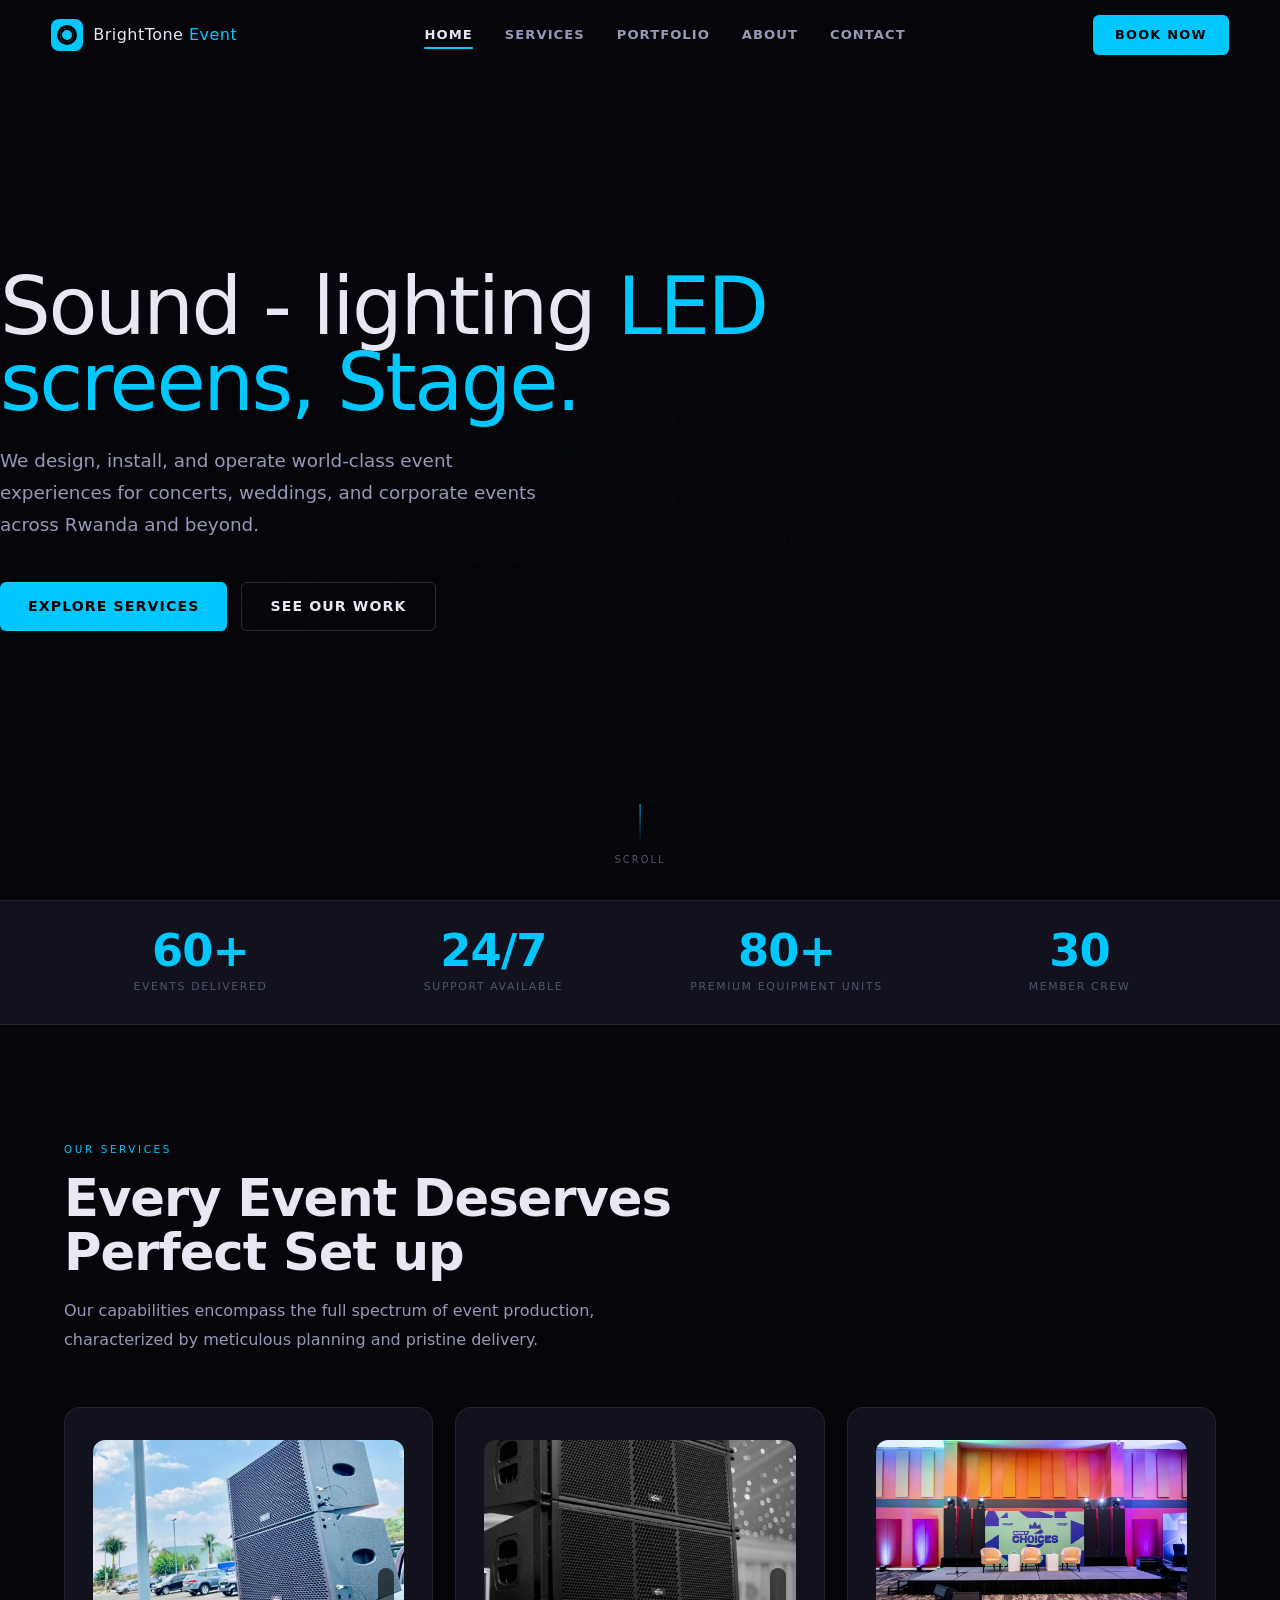
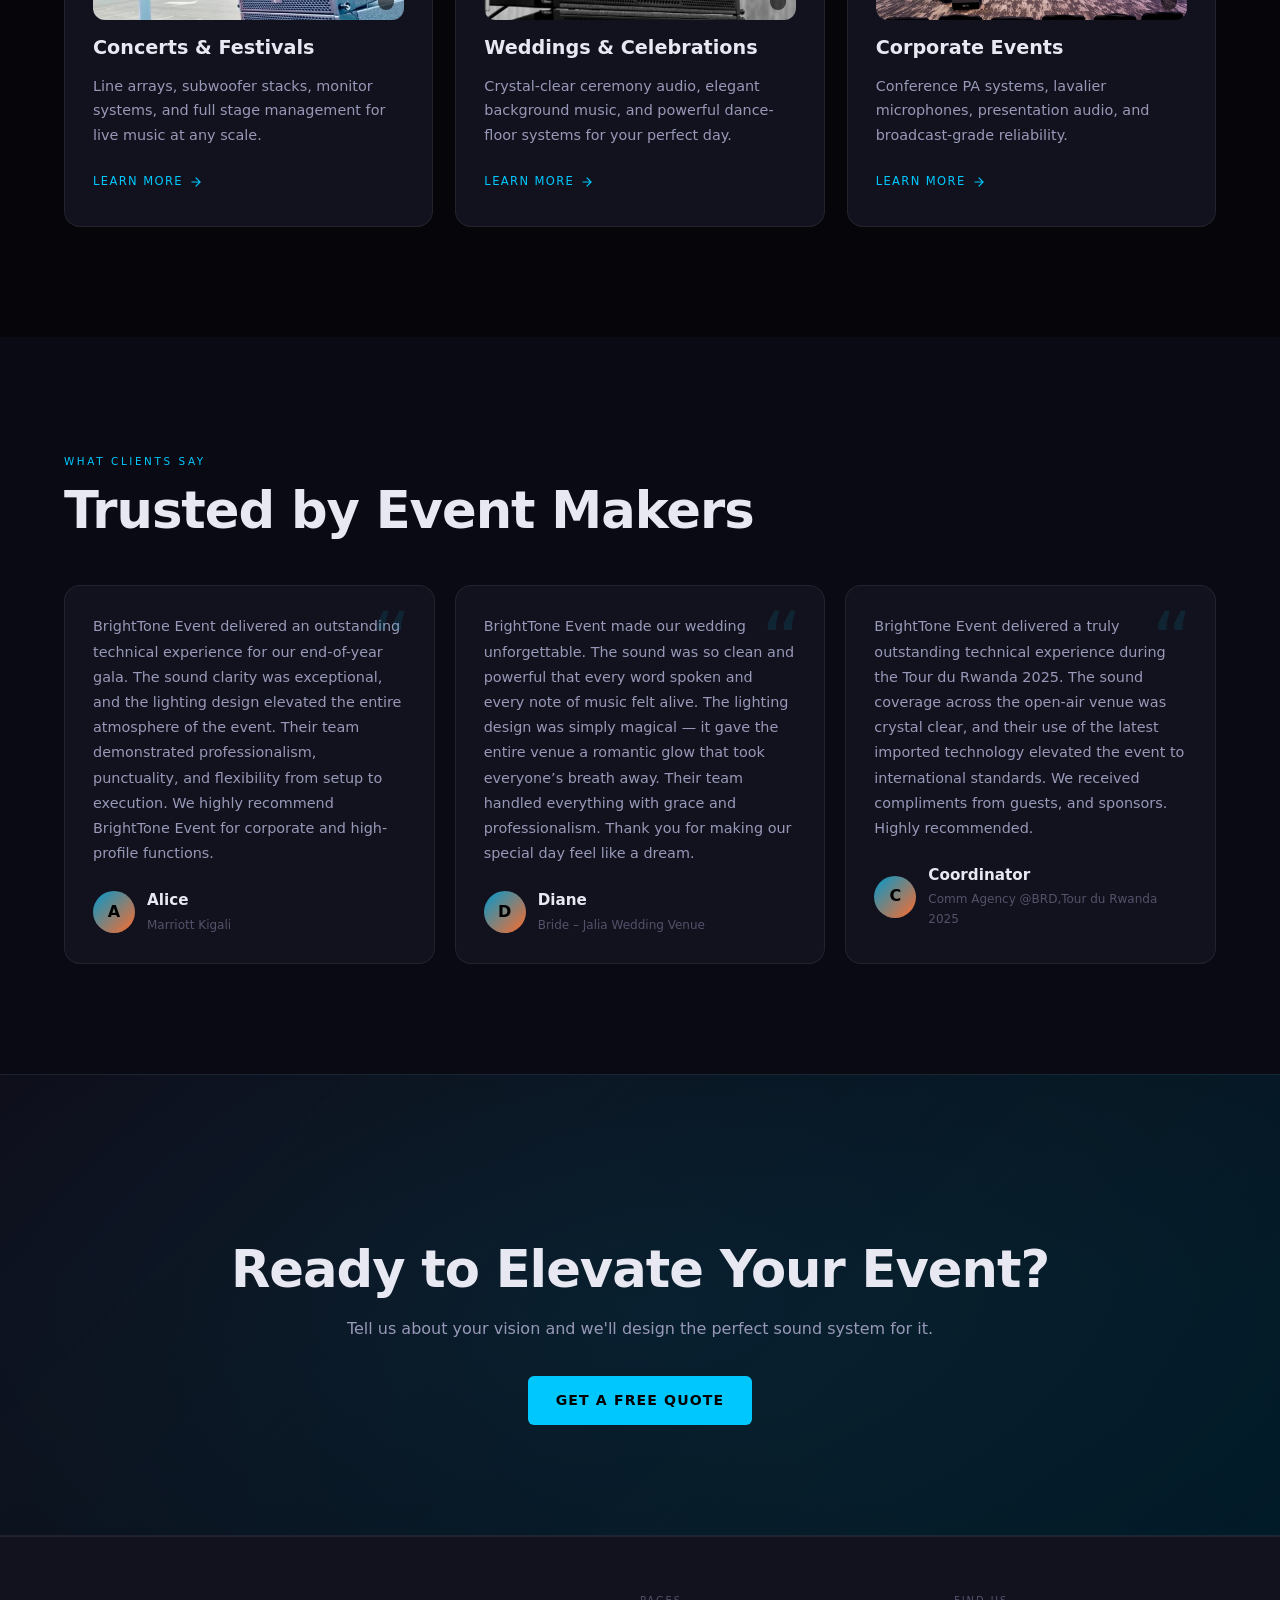
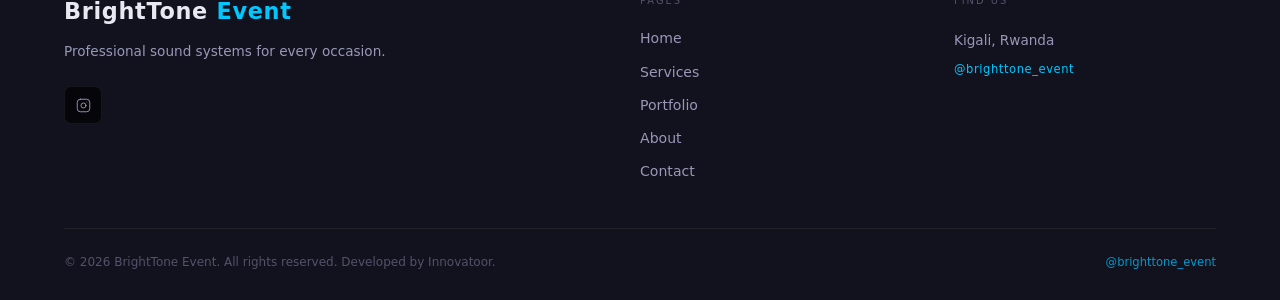
==== index.html @ 221d9d53 "Add files via upload" ====
<!DOCTYPE html>
<html lang="en">

<head>
    <meta charset="UTF-8">
    <meta name="viewport" content="width=device-width,initial-scale=1">
    <meta name="description" content="BrightTone Event — Professional sound systems for concerts, weddings, and corporate events across Rwanda.">
    <title>BrightTone Event — Sound That Moves Crowds</title>
    <link rel="stylesheet" href="css/style.css">
</head>

<body>
    <div class="noise"></div>
    <div id="loader">
        <div class="loader-ring"></div>
        <div class="loader-txt">Loading</div>
    </div>

    <!-- NAV -->
    <nav class="nav">
        <a href="index.html" class="nav-logo"></a>
        <div class="nav-links"></div>
        <a href="contact.html" class="nav-cta desktop" data-nav-cta></a>
        <button class="nav-burger" aria-label="Menu"><span></span><span></span><span></span></button>
    </nav>
    <div class="nav-drawer"></div>

    <!-- HERO -->
    <section class="hero">
        <canvas id="hero-canvas"></canvas>
        <div class="hero-grid"></div>
        <div class="hero-vignette"></div>
        <div class="hero-content">
            <div class="hero-badge ha d1"><span class="pulse"></span><span id="home-hero-badge"></span></div>
            <h1 class="hero-title ha d2" id="home-hero-title"></h1>
            <p class="hero-sub ha d3" id="home-hero-sub"></p>
            <div class="hero-btns ha d4">
                <a href="#" class="btn-primary" id="home-cta-primary"></a>
                <a href="#" class="btn-outline" id="home-cta-secondary"></a>
            </div>
        </div>
        <div class="scroll-hint">Scroll</div>
    </section>

    <!-- STATS -->
    <div class="stats-bar">
        <div class="stats-inner" id="stats-grid"></div>
    </div>

    <!-- SERVICES -->
    <section class="section">
        <div class="section-inner">
            <span class="lbl">OUR SERVICES</span>
            <h2 class="sec-title">Every Event Deserves<br>Perfect Set up</h2>
            <p class="sec-body">Our capabilities encompass the full spectrum of event production, characterized by meticulous planning and pristine delivery.</p>
            <div class="cards-grid" id="cards-grid"></div>
        </div>
    </section>

    <!-- TESTIMONIALS -->
    <section class="section dark-section">
        <div class="section-inner">
            <span class="lbl">What Clients Say</span>
            <h2 class="sec-title">Trusted by Event Makers</h2>
            <div class="testi-grid" id="testi-grid"></div>
        </div>
    </section>

    <!-- CTA BAND -->
    <section class="section cta-band">
        <div class="section-inner">
            <div class="abars" style="justify-content:center;margin-bottom:28px"></div>
            <h2 class="sec-title" id="cta-title"></h2>
            <p class="sec-body" id="cta-body"></p>
            <a href="#" class="btn-primary" id="cta-btn" style="display:inline-flex"></a>
        </div>
    </section>

    <!-- FOOTER -->
    <footer class="footer">
        <div class="footer-inner">
            <div>
                <div class="footer-brand-name"></div>
                <p class="footer-tagline"></p>
                <div class="footer-social"></div>
            </div>
            <div>
                <div class="fcol-title">Pages</div>
                <div class="flinks"></div>
            </div>
            <div>
                <div class="fcol-title">Find Us</div>
                <div style="font-size:.85rem;color:var(--text2);line-height:2">
                    Kigali, Rwanda<br>
                    <a href="https://www.instagram.com/brighttone_event/" target="_blank" class="footer-ig"></a>
                </div>
            </div>
        </div>
        <div class="footer-bottom">
            <span class="footer-copy"></span>
            <a href="https://www.instagram.com/brighttone_event/" target="_blank" rel="noopener" style="font-size:.72rem;color:var(--primary2)">@brighttone_event</a>
        </div>
    </footer>

    <script src="js/main.js"></script>
</body>

</html>
---- css/style.css ----
/* BrightTone Event — CSS */

:root {
    --bg: #05050a;
    --bg2: #0a0a14;
    --bg3: #0f0f1c;
    --surface: #12121e;
    --surface2: #181828;
    --border: rgba(255, 255, 255, 0.07);
    --borderglow: rgba(0, 200, 255, 0.3);
    --primary: #00c8ff;
    --primary2: #0099cc;
    --accent: #ff6b2b;
    --gold: #ffd166;
    --text: #e8e8f2;
    --text2: #9898b8;
    --text3: #52526a;
    --navh: 70px;
    --ease: cubic-bezier(.4, 0, .2, 1);
}

*,
*::before,
*::after {
    box-sizing: border-box;
    margin: 0;
    padding: 0
}

html {
    scroll-behavior: smooth;
    font-size: 16px
}

body {
    font-family: -apple-system, 'Segoe UI', system-ui, sans-serif;
    background: var(--bg);
    color: var(--text);
    line-height: 1.65;
    overflow-x: hidden;
    -webkit-font-smoothing: antialiased;
}

img {
    display: block;
    max-width: 100%;
    object-fit: cover
}

a {
    color: inherit;
    text-decoration: none
}

ul {
    list-style: none
}

button {
    cursor: pointer;
    border: none;
    background: none;
    font: inherit;
    color: inherit
}

input,
select,
textarea {
    font: inherit
}

::-webkit-scrollbar {
    width: 4px
}

::-webkit-scrollbar-track {
    background: var(--bg)
}

::-webkit-scrollbar-thumb {
    background: var(--primary2);
    border-radius: 4px
}

::selection {
    background: var(--primary);
    color: #000
}


/* ── LOADER ── */

#loader {
    position: fixed;
    inset: 0;
    z-index: 9999;
    background: var(--bg);
    display: flex;
    align-items: center;
    justify-content: center;
    flex-direction: column;
    gap: 20px;
    transition: opacity .5s, visibility .5s;
}

#loader.done {
    opacity: 0;
    visibility: hidden;
    pointer-events: none
}

.loader-ring {
    width: 44px;
    height: 44px;
    border: 2px solid var(--border);
    border-top-color: var(--primary);
    border-radius: 50%;
    animation: spin .8s linear infinite;
}

.loader-txt {
    font-size: .65rem;
    letter-spacing: .25em;
    color: var(--text3);
    text-transform: uppercase;
}

@keyframes spin {
    to {
        transform: rotate(360deg)
    }
}


/* ── NAV ── */

.nav {
    position: fixed;
    top: 0;
    left: 0;
    right: 0;
    z-index: 800;
    height: var(--navh);
    display: flex;
    align-items: center;
    justify-content: space-between;
    padding: 0 clamp(16px, 4vw, 72px);
    transition: background .3s var(--ease), border-color .3s;
}

.nav.scrolled {
    background: rgba(5, 5, 10, .9);
    backdrop-filter: blur(18px);
    border-bottom: 1px solid var(--border);
}

.nav-logo {
    display: flex;
    align-items: center;
    gap: 10px;
    font-size: 1rem;
    font-weight: 200;
    letter-spacing: .03em;
    flex-shrink: 0;
}

.nav-logo .dot {
    width: 32px;
    height: 32px;
    background: var(--primary);
    border-radius: 8px;
    display: flex;
    align-items: center;
    justify-content: center;
    position: relative;
    overflow: hidden;
    flex-shrink: 0;
}

.nav-logo .dot::before {
    content: '';
    width: 14px;
    height: 14px;
    border-radius: 50%;
    border: 2.5px solid #000;
    box-shadow: 0 0 0 3px #000;
}

.nav-logo .name {
    color: var(--text)
}

.nav-logo .accent {
    color: var(--primary)
}

.nav-links {
    display: flex;
    align-items: center;
    gap: 4px
}

.nav-links a {
    font-size: .82rem;
    font-weight: 600;
    letter-spacing: .08em;
    text-transform: uppercase;
    color: var(--text2);
    padding: 7px 14px;
    border-radius: 6px;
    transition: color .25s, background .25s;
    position: relative;
}

.nav-links a::after {
    content: '';
    position: absolute;
    bottom: 4px;
    left: 14px;
    right: 14px;
    height: 1.5px;
    background: var(--primary);
    border-radius: 2px;
    transform: scaleX(0);
    transform-origin: left;
    transition: transform .3s var(--ease);
}

.nav-links a:hover {
    color: var(--text)
}

.nav-links a.active {
    color: var(--text)
}

.nav-links a:hover::after,
.nav-links a.active::after {
    transform: scaleX(1)
}

.nav-cta {
    font-size: .8rem;
    font-weight: 700;
    letter-spacing: .1em;
    text-transform: uppercase;
    padding: 9px 22px;
    background: var(--primary);
    color: #000;
    border-radius: 6px;
    transition: all .25s;
    flex-shrink: 0;
}

.nav-cta:hover {
    background: #fff;
    box-shadow: 0 0 24px rgba(0, 200, 255, .5);
    transform: translateY(-1px)
}

.nav-burger {
    display: none;
    flex-direction: column;
    gap: 5px;
    padding: 8px;
    cursor: pointer
}

.nav-burger span {
    display: block;
    width: 22px;
    height: 2px;
    background: var(--text);
    border-radius: 2px;
    transition: .3s
}

.nav-burger.open span:nth-child(1) {
    transform: translateY(7px) rotate(45deg)
}

.nav-burger.open span:nth-child(2) {
    opacity: 0
}

.nav-burger.open span:nth-child(3) {
    transform: translateY(-7px) rotate(-45deg)
}

.nav-drawer {
    display: none;
    position: fixed;
    top: var(--navh);
    left: 0;
    right: 0;
    bottom: 0;
    z-index: 700;
    background: rgba(5, 5, 10, .97);
    flex-direction: column;
    align-items: center;
    justify-content: center;
    gap: 8px;
    padding: 32px 24px;
}

.nav-drawer.open {
    display: flex
}

.nav-drawer a {
    font-size: 1.8rem;
    font-weight: 700;
    letter-spacing: .03em;
    color: var(--text2);
    padding: 10px 24px;
    border-radius: 8px;
    transition: color .2s, background .2s;
    width: 100%;
    text-align: center;
}

.nav-drawer a:hover {
    color: var(--primary);
    background: rgba(0, 200, 255, .05)
}

.nav-drawer .nav-cta {
    width: 180px;
    text-align: center;
    margin-top: 16px;
    font-size: 1rem
}


/* ── HERO ── */

.hero {
    position: relative;
    min-height: 100svh;
    display: flex;
    align-items: center;
    padding: calc(var(--navh)+48px) clamp(16px, 5vw, 80px) 80px;
    overflow: hidden;
}

#hero-canvas {
    position: absolute;
    inset: 0;
    width: 100%;
    height: 100%;
    pointer-events: none
}

.hero-grid {
    position: absolute;
    inset: 0;
    pointer-events: none;
    background-image: linear-gradient(rgba(0, 200, 255, .03) 1px, transparent 1px), linear-gradient(90deg, rgba(0, 200, 255, .03) 1px, transparent 1px);
    background-size: 56px 56px;
    -webkit-mask-image: radial-gradient(ellipse 80% 80% at 50% 50%, #000 20%, transparent 80%);
    mask-image: radial-gradient(ellipse 80% 80% at 50% 50%, #000 20%, transparent 80%);
}

.hero-vignette {
    position: absolute;
    inset: 0;
    pointer-events: none;
    background: radial-gradient(ellipse 70% 70% at 50% 50%, transparent 25%, var(--bg) 100%);
}

.hero-content {
    position: relative;
    z-index: 2;
    max-width: 780px
}

@keyframes pulse {
    0%,
    100% {
        opacity: 1;
        transform: scale(1)
    }
    50% {
        opacity: .3;
        transform: scale(.8)
    }
}

.hero-title {
    font-size: clamp(1rem, 9vw, 5rem);
    font-weight: 400;
    line-height: .95;
    letter-spacing: -.03em;
    margin-bottom: 24px;
}

.hero-title .ac {
    color: var(--primary)
}

.hero-sub {
    font-size: clamp(.95rem, 1.8vw, 1.15rem);
    color: var(--text2);
    max-width: 560px;
    margin-bottom: 40px;
    line-height: 1.75;
}

.hero-btns {
    display: flex;
    flex-wrap: wrap;
    gap: 14px
}

.btn-primary {
    display: inline-flex;
    align-items: center;
    gap: 8px;
    font-size: .88rem;
    font-weight: 700;
    letter-spacing: .08em;
    text-transform: uppercase;
    padding: 13px 28px;
    background: var(--primary);
    color: #000;
    border-radius: 6px;
    transition: all .25s var(--ease);
    position: relative;
    overflow: hidden;
}

.btn-primary::before {
    content: '';
    position: absolute;
    inset: 0;
    background: rgba(255, 255, 255, .2);
    transform: translateX(-110%) skewX(-20deg);
    transition: transform .4s;
}

.btn-primary:hover::before {
    transform: translateX(130%) skewX(-20deg)
}

.btn-primary:hover {
    box-shadow: 0 0 28px rgba(0, 200, 255, .5);
    transform: translateY(-2px)
}

.btn-outline {
    display: inline-flex;
    align-items: center;
    gap: 8px;
    font-size: .88rem;
    font-weight: 700;
    letter-spacing: .08em;
    text-transform: uppercase;
    padding: 12px 28px;
    background: transparent;
    color: var(--text);
    border: 1px solid rgba(255, 255, 255, .15);
    border-radius: 6px;
    transition: all .25s;
}

.btn-outline:hover {
    border-color: var(--primary);
    color: var(--primary);
    background: rgba(0, 200, 255, .05)
}

.scroll-hint {
    position: absolute;
    bottom: 32px;
    left: 50%;
    transform: translateX(-50%);
    display: flex;
    flex-direction: column;
    align-items: center;
    gap: 8px;
    color: var(--text3);
    font-size: .62rem;
    letter-spacing: .2em;
    text-transform: uppercase;
    animation: floaty 3s ease-in-out infinite;
}

.scroll-hint::before {
    content: '';
    width: 1px;
    height: 40px;
    background: linear-gradient(var(--primary), transparent)
}

@keyframes floaty {
    0%,
    100% {
        transform: translateX(-50%) translateY(0)
    }
    50% {
        transform: translateX(-50%) translateY(-8px)
    }
}


/* Make hero title smaller and adjust spacing on mobile/smaller screens */

@media (max-width: 768px) {
    .hero-title {
        font-size: clamp(2rem, 8vw, 4rem);
        /* smaller font for phones/tablets */
        line-height: 1.1;
        /* prevent overlap */
        margin-bottom: 16px;
        /* reduce spacing */
    }
    .hero-title .ac {
        font-size: 1em;
        /* make accent smaller if needed */
    }
    .hero {
        padding-top: calc(var(--navh) + 24px);
        /* reduce top padding so title stays below navbar */
        padding-left: 16px;
        padding-right: 16px;
        padding-bottom: 40px;
    }
}


/* ── STATS ── */

.stats-bar {
    background: var(--surface);
    border-top: 1px solid var(--border);
    border-bottom: 1px solid var(--border);
    padding: 28px clamp(16px, 5vw, 80px);
}

.stats-inner {
    max-width: auto;
    margin: 0 auto;
    display: grid;
    grid-template-columns: repeat(4, 1fr);
    gap: 20px;
    text-align: center;
}

.stat-val {
    font-size: clamp(1.8rem, 4vw, 2.8rem);
    font-weight: 900;
    color: var(--primary);
    line-height: 1;
    margin-bottom: 4px;
    letter-spacing: -.02em;
}

.stat-lbl {
    font-size: .68rem;
    letter-spacing: .15em;
    text-transform: uppercase;
    color: var(--text3)
}


/* ── SECTIONS ── */

.section {
    padding: clamp(56px, 9vw, 110px) clamp(16px, 5vw, 80px);
    position: relative
}

.section-inner {
    max-width: 1180px;
    margin: 0 auto
}

.lbl {
    display: inline-block;
    font-size: .65rem;
    letter-spacing: .25em;
    text-transform: uppercase;
    color: var(--primary);
    margin-bottom: 14px;
}

.sec-title {
    font-size: clamp(1.8rem, 4.5vw, 3.2rem);
    font-weight: 900;
    line-height: 1.05;
    letter-spacing: -.02em;
    margin-bottom: 18px;
}

.sec-body {
    font-size: 1rem;
    color: var(--text2);
    max-width: 600px;
    line-height: 1.8
}


/* ── CARDS ── */

.cards-grid {
    display: grid;
    grid-template-columns: repeat(auto-fit, minmax(280px, 1fr));
    gap: 22px;
    margin-top: 52px
}

.card {
    background: var(--surface);
    border: 1px solid var(--border);
    border-radius: 16px;
    padding: 32px 28px;
    position: relative;
    overflow: hidden;
    transition: transform .3s var(--ease), border-color .3s, box-shadow .3s;
}

.card::before {
    content: '';
    position: absolute;
    top: 0;
    left: 0;
    right: 0;
    height: 1px;
    background: linear-gradient(90deg, transparent, var(--primary), transparent);
    opacity: 0;
    transition: opacity .3s;
}

.card:hover {
    transform: translateY(-6px);
    border-color: var(--borderglow);
    box-shadow: 0 0 36px rgba(0, 200, 255, .12)
}

.card:hover::before {
    opacity: 1
}

.card-icon {
    width: 52px;
    height: 52px;
    background: rgba(0, 200, 255, .1);
    border-radius: 12px;
    display: flex;
    align-items: center;
    justify-content: center;
    margin-bottom: 22px;
    transition: background .3s;
}

.card:hover .card-icon {
    background: rgba(0, 200, 255, .18)
}

.card-icon svg {
    width: 26px;
    height: 26px;
    stroke: var(--primary)
}

.card-title {
    font-size: 1.2rem;
    font-weight: 700;
    margin-bottom: 10px
}

.card-body {
    font-size: .9rem;
    color: var(--text2);
    line-height: 1.7;
    margin-bottom: 20px
}

.card-link {
    display: inline-flex;
    align-items: center;
    gap: 6px;
    font-size: .72rem;
    letter-spacing: .12em;
    text-transform: uppercase;
    color: var(--primary);
    transition: gap .25s;
}

.card-link:hover {
    gap: 12px
}

.card-link svg {
    width: 14px;
    height: 14px;
    stroke: var(--primary)
}


/* ── TESTIMONIALS ── */

.dark-section {
    background: var(--bg2)
}

.testi-grid {
    display: grid;
    grid-template-columns: repeat(auto-fit, minmax(270px, 1fr));
    gap: 20px;
    margin-top: 48px
}

.testi-card {
    background: var(--surface);
    border: 1px solid var(--border);
    border-radius: 16px;
    padding: 28px;
    position: relative;
    overflow: hidden;
    transition: border-color .3s, transform .3s;
}

.testi-card:hover {
    border-color: var(--borderglow);
    transform: translateY(-4px)
}

.testi-card::after {
    content: '\201C';
    position: absolute;
    top: 16px;
    right: 22px;
    font-size: 5rem;
    line-height: 1;
    color: var(--primary);
    opacity: .1;
    pointer-events: none;
}

.testi-quote {
    font-size: .9rem;
    color: var(--text2);
    line-height: 1.75;
    margin-bottom: 22px
}

.testi-author {
    display: flex;
    align-items: center;
    gap: 12px
}

.testi-av {
    width: 42px;
    height: 42px;
    border-radius: 50%;
    flex-shrink: 0;
    background: linear-gradient(135deg, var(--primary2), var(--accent));
    display: flex;
    align-items: center;
    justify-content: center;
    font-size: 1rem;
    font-weight: 800;
    color: #000;
}

.testi-name {
    font-size: .95rem;
    font-weight: 700;
    margin-bottom: 2px
}

.testi-role {
    font-size: .75rem;
    color: var(--text3)
}


/* ── CTA BAND ── */

.cta-band {
    background: linear-gradient(135deg, var(--bg3), rgba(0, 50, 70, .5));
    border-top: 1px solid var(--border);
    border-bottom: 1px solid var(--border);
    text-align: center;
    position: relative;
    overflow: hidden;
}

.cta-band::before {
    content: '';
    position: absolute;
    inset: 0;
    background: radial-gradient(ellipse 60% 80% at 50% 50%, rgba(0, 200, 255, .06), transparent);
    pointer-events: none;
}

.cta-band .section-inner {
    position: relative;
    z-index: 1
}

.cta-band .sec-body {
    margin: 0 auto 32px;
    text-align: center
}


/* ── AUDIO BARS ── */

.abars {
    display: flex;
    align-items: flex-end;
    gap: 1px;
    height: 30px
}

.abar {
    width: 3px;
    background: var(--primary);
    border-radius: 2px;
    opacity: .7;
    animation: abar .8s ease-in-out infinite alternate
}

@keyframes abar {
    from {
        height: 4px
    }
    to {
        height: var(--h, 20px)
    }
}


/* ── PAGE HERO ── */

.page-hero {
    padding: calc(var(--navh)+60px) clamp(16px, 5vw, 80px) 72px;
    text-align: center;
    position: relative;
    overflow: hidden;
}

.page-hero::before {
    content: '';
    position: absolute;
    inset: 0;
    background: radial-gradient(ellipse 70% 80% at 50% 50%, rgba(0, 200, 255, .05), transparent);
    pointer-events: none;
}

#page-canvas {
    position: absolute;
    inset: 0;
    width: 100%;
    height: 100%;
    pointer-events: none
}

.page-hero-inner {
    position: relative;
    z-index: 2
}

.page-hero .sec-body {
    margin: 0 auto;
    text-align: center
}


/* ── SERVICES PAGE ── */

.svc-items {
    display: flex;
    flex-direction: column;
    gap: 80px;
    margin-bottom: 72px
}

.svc-item {
    display: grid;
    grid-template-columns: 1fr 1fr;
    gap: 56px;
    align-items: center
}

.svc-item.flip {
    direction: rtl
}

.svc-item.flip>* {
    direction: ltr
}

.svc-visual {
    border-radius: 16px;
    overflow: hidden;
    aspect-ratio: 4/3;
    background: var(--surface);
    border: 1px solid var(--border);
    display: flex;
    align-items: center;
    justify-content: center;
    flex-direction: column;
    gap: 12px;
    position: relative;
}

.svc-visual-inner {
    display: flex;
    flex-direction: column;
    align-items: center;
    gap: 12px
}

.svc-visual svg.big {
    width: 72px;
    height: 72px;
    stroke: var(--primary);
    opacity: .15
}

.svc-features {
    margin-top: 22px;
    display: grid;
    grid-template-columns: 1fr 1fr;
    gap: 8px
}

.svc-feat {
    display: flex;
    align-items: center;
    gap: 8px;
    font-size: .85rem;
    color: var(--text2)
}

.svc-feat::before {
    content: '';
    width: 5px;
    height: 5px;
    border-radius: 50%;
    background: var(--primary);
    flex-shrink: 0
}

.eq-box {
    background: var(--surface);
    border: 1px solid var(--border);
    border-radius: 20px;
    padding: 48px;
}

.brands {
    display: flex;
    flex-wrap: wrap;
    gap: 12px;
    margin-top: 28px
}

.brand-tag {
    font-size: .75rem;
    letter-spacing: .1em;
    padding: 7px 18px;
    border: 1px solid var(--border);
    border-radius: 100px;
    color: var(--text2);
    transition: border-color .25s, color .25s;
}

.brand-tag:hover {
    border-color: var(--primary);
    color: var(--primary)
}


/* ── PORTFOLIO ── */

.filter-row {
    display: flex;
    gap: 10px;
    flex-wrap: wrap;
    margin-bottom: 40px
}

.fbtn {
    font-size: .72rem;
    letter-spacing: .12em;
    text-transform: uppercase;
    padding: 7px 20px;
    border-radius: 100px;
    border: 1px solid var(--border);
    color: var(--text2);
    transition: all .25s;
}

.fbtn:hover,
.fbtn.active {
    background: var(--primary);
    border-color: var(--primary);
    color: #000
}

.port-grid {
    display: grid;
    grid-template-columns: repeat(3, 1fr);
    gap: 20px
}

.port-card {
    border-radius: 14px;
    overflow: hidden;
    background: var(--surface);
    border: 1px solid var(--border);
    position: relative;
    aspect-ratio: 4/3;
    cursor: pointer;
    transition: transform .3s, box-shadow .3s;
}

.port-card:hover {
    transform: scale(1.025);
    box-shadow: 0 12px 40px rgba(0, 0, 0, .6)
}

.port-card-bg {
    position: absolute;
    inset: 0;
    display: flex;
    align-items: center;
    justify-content: center;
    overflow: hidden;
}

.port-card-bg svg {
    width: 72px;
    height: 72px;
    stroke: var(--primary);
    opacity: .08
}

.port-overlay {
    position: absolute;
    inset: 0;
    background: linear-gradient(to top, rgba(5, 5, 10, .95) 0%, transparent 60%);
    padding: 18px;
    display: flex;
    flex-direction: column;
    justify-content: flex-end;
}

.port-tag {
    font-size: .62rem;
    letter-spacing: .15em;
    text-transform: uppercase;
    color: var(--primary);
    margin-bottom: 4px
}

.port-title {
    font-size: 1rem;
    font-weight: 700;
    margin-bottom: 8px
}

.port-desc {
    font-size: .8rem;
    color: var(--text2);
    opacity: 0;
    transform: translateY(6px);
    transition: .3s
}

.port-card:hover .port-desc {
    opacity: 1;
    transform: none
}


/* ── ABOUT ── */

.about-story {
    display: grid;
    grid-template-columns: 1fr 1fr;
    gap: 72px;
    align-items: center;
    margin-bottom: 90px
}

.about-text p {
    color: var(--text2);
    margin-bottom: 18px;
    line-height: 1.8;
    font-size: .95rem
}

.about-visual {
    border-radius: 20px;
    overflow: hidden;
    background: var(--surface);
    border: 1px solid var(--border);
    aspect-ratio: 4/4;
    display: flex;
    align-items: center;
    justify-content: center;
    flex-direction: column;
    gap: 16px;
}

.about-visual span {
    font-size: .6rem;
    letter-spacing: .2em;
    text-transform: uppercase;
    color: var(--text3)
}

.vals-grid {
    display: grid;
    grid-template-columns: repeat(2, 1fr);
    gap: 20px;
    margin-top: 44px
}

.val-card {
    background: var(--surface);
    border: 1px solid var(--border);
    border-radius: 14px;
    padding: 28px;
    transition: border-color .3s;
}

.val-card:hover {
    border-color: var(--borderglow)
}

.val-icon {
    width: 44px;
    height: 44px;
    background: rgba(0, 200, 255, .1);
    border-radius: 10px;
    display: flex;
    align-items: center;
    justify-content: center;
    margin-bottom: 14px;
}

.val-icon svg {
    width: 22px;
    height: 22px;
    stroke: var(--primary)
}

.val-title {
    font-size: 1.05rem;
    font-weight: 700;
    margin-bottom: 6px
}

.val-body {
    font-size: .85rem;
    color: var(--text2);
    line-height: 1.7
}

.team-grid {
    display: grid;
    grid-template-columns: repeat(3, 1fr);
    gap: 28px;
    margin-top: 48px
}

.team-card {
    background: var(--surface);
    border: 1px solid var(--border);
    border-radius: 16px;
    padding: 32px 22px;
    text-align: center;
    transition: border-color .3s, transform .3s;
}

.team-card:hover {
    border-color: var(--borderglow);
    transform: translateY(-4px)
}

.team-av {
    width: 84px;
    height: 84px;
    border-radius: 50%;
    margin: 0 auto 18px;
    background: linear-gradient(135deg, var(--primary2), var(--accent));
    display: flex;
    align-items: center;
    justify-content: center;
    font-size: 1.8rem;
    font-weight: 800;
    color: #000;
    border: 3px solid var(--border);
}

.team-name {
    font-size: 1.1rem;
    font-weight: 700;
    margin-bottom: 3px
}

.team-role {
    font-size: .68rem;
    letter-spacing: .1em;
    text-transform: uppercase;
    color: var(--primary);
    margin-bottom: 12px
}

.team-bio {
    font-size: .83rem;
    color: var(--text2);
    line-height: 1.7
}


/* ── CONTACT ── */

.contact-wrap {
    display: grid;
    grid-template-columns: 5fr 7fr;
    gap: 72px;
    align-items: start
}

.contact-info {
    display: flex;
    flex-direction: column;
    gap: 14px;
    margin-top: 36px
}

.cinfo-item {
    display: flex;
    gap: 14px;
    background: var(--surface);
    border: 1px solid var(--border);
    border-radius: 12px;
    padding: 18px 20px;
    align-items: flex-start;
    transition: border-color .3s;
}

.cinfo-item:hover {
    border-color: var(--borderglow)
}

.cinfo-icon {
    width: 40px;
    height: 40px;
    background: rgba(0, 200, 255, .1);
    border-radius: 8px;
    flex-shrink: 0;
    display: flex;
    align-items: center;
    justify-content: center;
}

.cinfo-icon svg {
    width: 18px;
    height: 18px;
    stroke: var(--primary)
}

.cinfo-lbl {
    font-size: .6rem;
    letter-spacing: .15em;
    text-transform: uppercase;
    color: var(--text3);
    margin-bottom: 3px
}

.cinfo-val {
    font-size: .9rem;
    color: var(--text)
}

.cinfo-val a {
    transition: color .2s
}

.cinfo-val a:hover {
    color: var(--primary)
}

.contact-form {
    background: var(--surface);
    border: 1px solid var(--border);
    border-radius: 20px;
    padding: 44px;
}

.frow {
    display: grid;
    grid-template-columns: 1fr 1fr;
    gap: 18px;
    margin-bottom: 18px
}

.fgroup {
    margin-bottom: 18px
}

.flbl {
    display: block;
    font-size: .62rem;
    letter-spacing: .15em;
    text-transform: uppercase;
    color: var(--text3);
    margin-bottom: 7px
}

.finput,
.fselect,
.ftextarea {
    width: 100%;
    background: var(--bg);
    border: 1px solid var(--border);
    border-radius: 7px;
    padding: 11px 14px;
    color: var(--text);
    font-size: .9rem;
    outline: none;
    transition: border-color .25s, box-shadow .25s;
    -webkit-appearance: none;
    appearance: none;
}

.fselect {
    background-image: url("data:image/svg+xml,%3Csvg xmlns='http://www.w3.org/2000/svg' width='12' height='12' viewBox='0 0 24 24' fill='none' stroke='%2352526a' stroke-width='2'%3E%3Cpolyline points='6 9 12 15 18 9'/%3E%3C/svg%3E");
    background-repeat: no-repeat;
    background-position: right 12px center;
    padding-right: 36px;
    cursor: pointer;
}

.fselect option {
    background: var(--bg2)
}

.ftextarea {
    min-height: 130px;
    resize: vertical;
    line-height: 1.6
}

.finput:focus,
.fselect:focus,
.ftextarea:focus {
    border-color: var(--primary);
    box-shadow: 0 0 0 3px rgba(0, 200, 255, .1)
}

.finput::placeholder,
.ftextarea::placeholder {
    color: var(--text3)
}

.fsubmit {
    width: 100%;
    padding: 14px;
    font-size: .9rem;
    font-weight: 700;
    letter-spacing: .1em;
    text-transform: uppercase;
    background: var(--primary);
    color: #000;
    border-radius: 7px;
    transition: all .25s;
}

.fsubmit:hover {
    background: #fff;
    box-shadow: 0 0 24px rgba(0, 200, 255, .4)
}

.fsubmit:disabled {
    opacity: .5;
    cursor: not-allowed
}

.fsuccess {
    display: none;
    text-align: center;
    padding: 40px 20px
}

.fsuccess.show {
    display: block
}

.fsuccess-icon {
    font-size: 3rem;
    margin-bottom: 14px
}

.fsuccess-title {
    font-size: 1.3rem;
    font-weight: 700;
    margin-bottom: 8px
}

.fsuccess-body {
    font-size: .9rem;
    color: var(--text2)
}


/* ── FOOTER ── */

.footer {
    background: var(--surface);
    border-top: 1px solid var(--border);
    padding: 56px clamp(16px, 5vw, 80px) 28px;
}

.footer-inner {
    max-width: 1180px;
    margin: 0 auto;
    display: grid;
    grid-template-columns: 2fr 1fr 1fr;
    gap: 52px;
    margin-bottom: 44px;
}

.footer-brand-name {
    font-size: 1.4rem;
    font-weight: 800;
    letter-spacing: .03em;
    margin-bottom: 10px
}

.footer-brand-name .ac {
    color: var(--primary)
}

.footer-tagline {
    font-size: .85rem;
    color: var(--text2);
    margin-bottom: 24px;
    line-height: 1.65
}

.footer-social {
    display: flex;
    gap: 10px
}

.fsoc-link {
    width: 38px;
    height: 38px;
    background: var(--bg);
    border: 1px solid var(--border);
    border-radius: 7px;
    display: flex;
    align-items: center;
    justify-content: center;
    transition: all .25s;
}

.fsoc-link:hover {
    border-color: var(--primary);
    background: rgba(0, 200, 255, .07)
}

.fsoc-link svg {
    width: 15px;
    height: 15px;
    stroke: var(--text2);
    transition: stroke .25s
}

.fsoc-link:hover svg {
    stroke: var(--primary)
}

.fcol-title {
    font-size: .62rem;
    letter-spacing: .2em;
    text-transform: uppercase;
    color: var(--text3);
    margin-bottom: 18px
}

.flinks {
    display: flex;
    flex-direction: column;
    gap: 10px
}

.flinks a {
    font-size: .88rem;
    color: var(--text2);
    transition: color .2s
}

.flinks a:hover {
    color: var(--primary)
}

.footer-bottom {
    max-width: 1180px;
    margin: 0 auto;
    border-top: 1px solid var(--border);
    padding-top: 24px;
    display: flex;
    justify-content: space-between;
    align-items: center;
    flex-wrap: wrap;
    gap: 14px;
}

.footer-copy {
    font-size: .75rem;
    color: var(--text3)
}

.footer-ig {
    font-size: .72rem;
    color: var(--primary);
    letter-spacing: .05em;
    transition: opacity .2s
}

.footer-ig:hover {
    opacity: .7
}


/* ── REVEAL ── */

.reveal {
    opacity: 0;
    transform: translateY(28px);
    transition: opacity .65s var(--ease), transform .65s var(--ease)
}

.reveal.in {
    opacity: 1;
    transform: none
}

.reveal.d1 {
    transition-delay: .1s
}

.reveal.d2 {
    transition-delay: .2s
}

.reveal.d3 {
    transition-delay: .3s
}

.reveal.d4 {
    transition-delay: .4s
}


/* ── HERO ANIM ── */

.ha {
    opacity: 0;
    transform: translateY(24px);
    animation: fadeUp .7s var(--ease) forwards
}

@keyframes fadeUp {
    to {
        opacity: 1;
        transform: none
    }
}

.ha.d1 {
    animation-delay: .15s
}

.ha.d2 {
    animation-delay: .3s
}

.ha.d3 {
    animation-delay: .5s
}

.ha.d4 {
    animation-delay: .65s
}


/* ── NOISE ── */

.noise {
    position: fixed;
    inset: 0;
    pointer-events: none;
    z-index: 9000;
    background-image: url("data:image/svg+xml,%3Csvg viewBox='0 0 200 200' xmlns='http://www.w3.org/2000/svg'%3E%3Cfilter id='n'%3E%3CfeTurbulence type='fractalNoise' baseFrequency='.85' numOctaves='4' stitchTiles='stitch'/%3E%3C/filter%3E%3Crect width='100%25' height='100%25' filter='url(%23n)' opacity='.03'/%3E%3C/svg%3E");
    opacity: .35;
}


/* ── RESPONSIVE ── */

@media(max-width:1024px) {
    .port-grid {
        grid-template-columns: repeat(2, 1fr)
    }
    .svc-item {
        grid-template-columns: 1fr;
        gap: 36px
    }
    .svc-item.flip {
        direction: ltr
    }
    .contact-wrap {
        grid-template-columns: 1fr;
        gap: 44px
    }
    .footer-inner {
        grid-template-columns: 1fr 1fr;
        gap: 36px
    }
    .about-story {
        grid-template-columns: 1fr;
        gap: 40px
    }
    .team-grid {
        grid-template-columns: repeat(2, 1fr)
    }
}

@media(max-width:768px) {
    .nav-links,
    .nav-cta.desktop {
        display: none
    }
    .nav-burger {
        display: flex
    }
    .stats-inner {
        grid-template-columns: repeat(2, 1fr)
    }
    .cards-grid {
        grid-template-columns: 1fr
    }
    .port-grid {
        grid-template-columns: 1fr
    }
    .vals-grid {
        grid-template-columns: 1fr
    }
    .team-grid {
        grid-template-columns: 1fr
    }
    .frow {
        grid-template-columns: 1fr
    }
    .footer-inner {
        grid-template-columns: 1fr
    }
    .footer-bottom {
        flex-direction: column;
        text-align: center
    }
    .svc-features {
        grid-template-columns: 1fr
    }
    .eq-box {
        padding: 28px 20px
    }
}

@media(max-width:480px) {
    .hero-btns {
        flex-direction: column
    }
    .btn-primary,
    .btn-outline {
        justify-content: center;
        text-align: center
    }
    .contact-form {
        padding: 24px 18px
    }
}

.card-image {
    position: relative;
    width: 100%;
    height: 180px;
    overflow: hidden;
    border-radius: 12px;
    margin-bottom: 12px;
}

.card-image img {
    width: 100%;
    height: 100%;
    object-fit: cover;
}

.card-icon-overlay {
    position: absolute;
    bottom: 10px;
    right: 10px;
    background: rgba(0, 0, 0, 0.6);
    padding: 8px;
    border-radius: 8px;
    color: white;
}

.svc-image {
    width: 100%;
    height: 100%;
    object-fit: cover;
    border-radius: 12px;
}

.svc-icon-overlay {
    position: absolute;
    top: 10px;
    left: 10px;
}

.port-card-bg img {
    width: 100%;
    height: 100%;
    object-fit: cover;
}


/* ── PORTFOLIO PLAY BUTTON ───────────────────────────────── */

.port-card {
    display: block;
    text-decoration: none;
    color: inherit;
    cursor: pointer;
}

.port-card-bg img {
    width: 100%;
    height: 100%;
    object-fit: cover;
    transition: transform .5s ease;
}

.port-card:hover .port-card-bg img {
    transform: scale(1.06);
}


/* Play button — hidden by default, shown on hover */

.port-play-btn {
    position: absolute;
    inset: 0;
    display: flex;
    flex-direction: column;
    align-items: center;
    justify-content: center;
    gap: 10px;
    opacity: 0;
    transition: opacity .3s ease;
    background: rgba(0, 0, 0, .35);
    backdrop-filter: blur(2px);
}

.port-card:hover .port-play-btn {
    opacity: 1;
}

.port-play-ring {
    width: 64px;
    height: 64px;
    border-radius: 50%;
    background: rgba(0, 200, 255, .2);
    border: 2px solid rgba(0, 200, 255, .7);
    display: flex;
    align-items: center;
    justify-content: center;
    transition: transform .25s, background .25s;
    box-shadow: 0 0 24px rgba(0, 200, 255, .4);
}

.port-card:hover .port-play-ring {
    transform: scale(1.1);
    background: rgba(0, 200, 255, .35);
}

.port-play-label {
    font-size: .7rem;
    letter-spacing: .15em;
    text-transform: uppercase;
    color: #fff;
    font-weight: 600;
    display: flex;
    align-items: center;
    gap: 6px;
}

.port-play-label::before {
    content: '';
    width: 16px;
    height: 16px;
    background-image: url("data:image/svg+xml,%3Csvg xmlns='http://www.w3.org/2000/svg' viewBox='0 0 24 24' fill='none' stroke='%2300c8ff' stroke-width='1.5'%3E%3Crect x='2' y='2' width='20' height='20' rx='5'/%3E%3Ccircle cx='12' cy='12' r='4'/%3E%3C/svg%3E");
    background-size: contain;
    background-repeat: no-repeat;
}
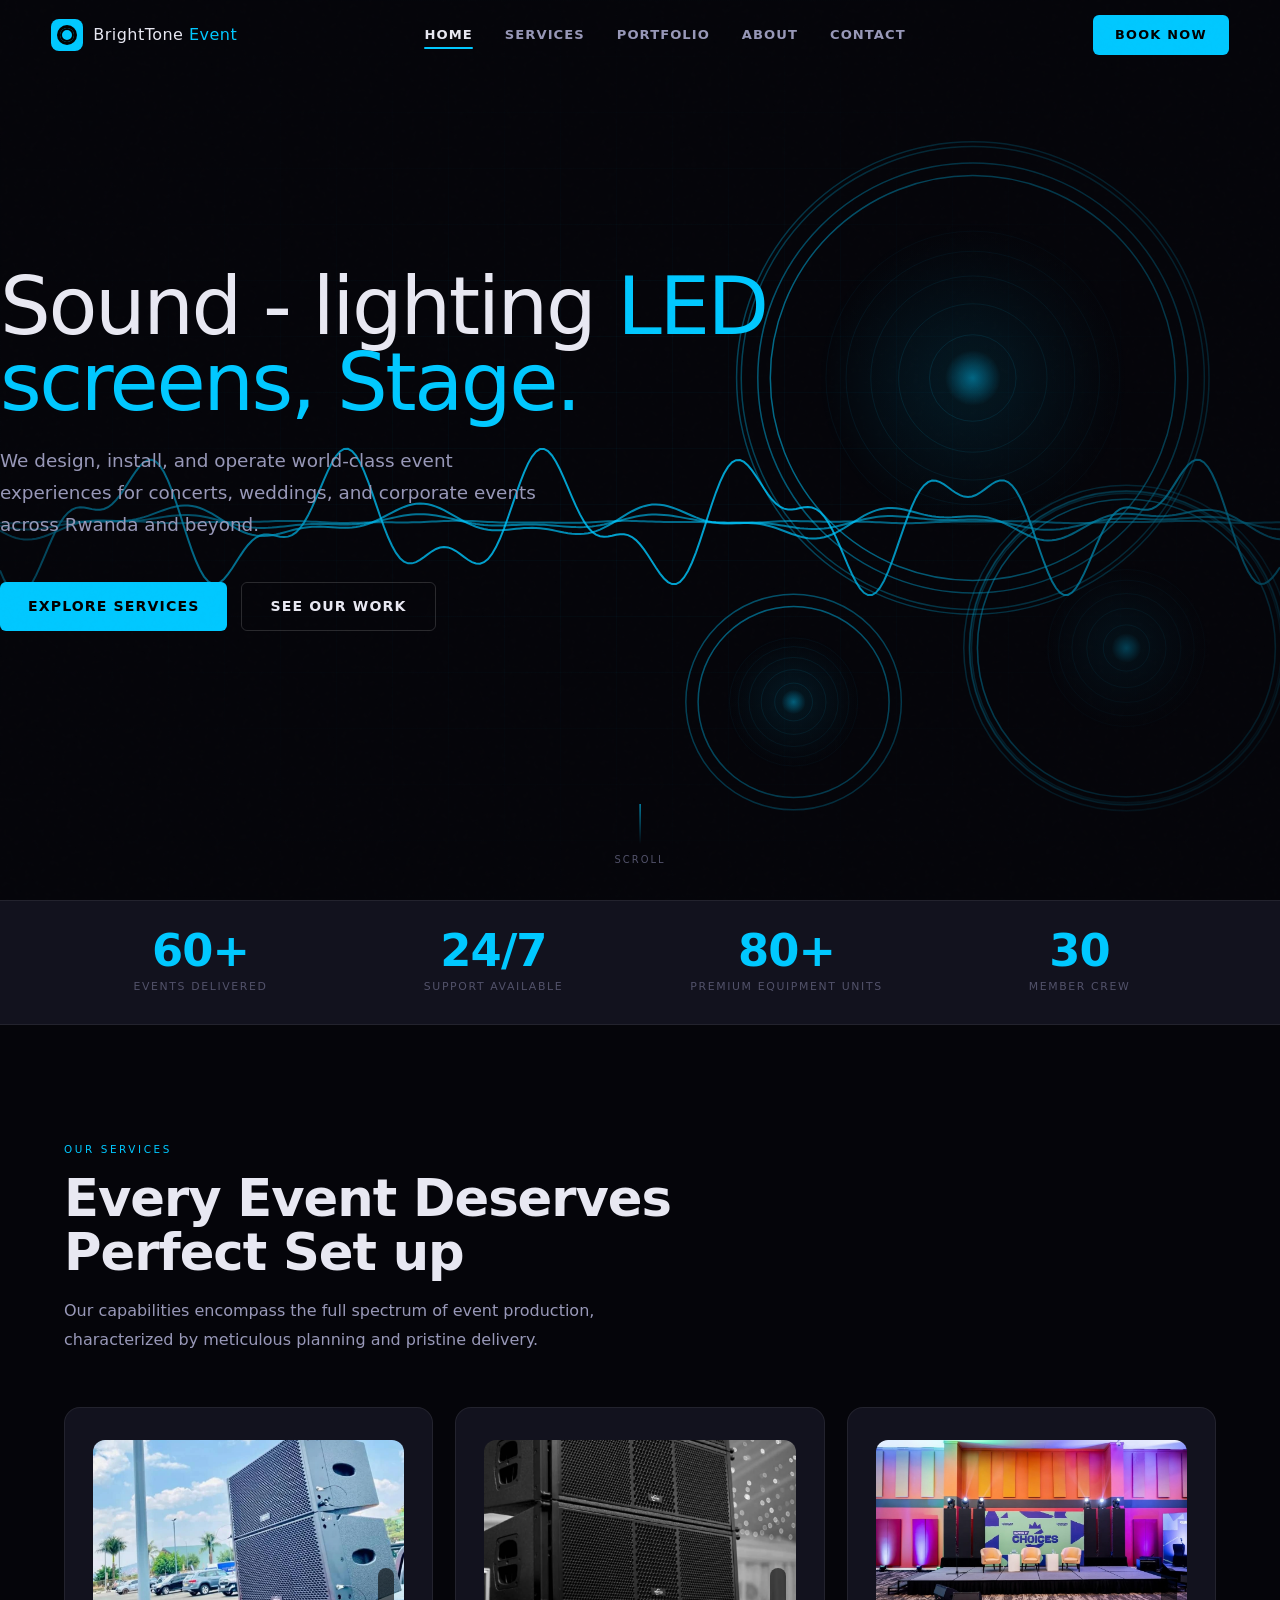
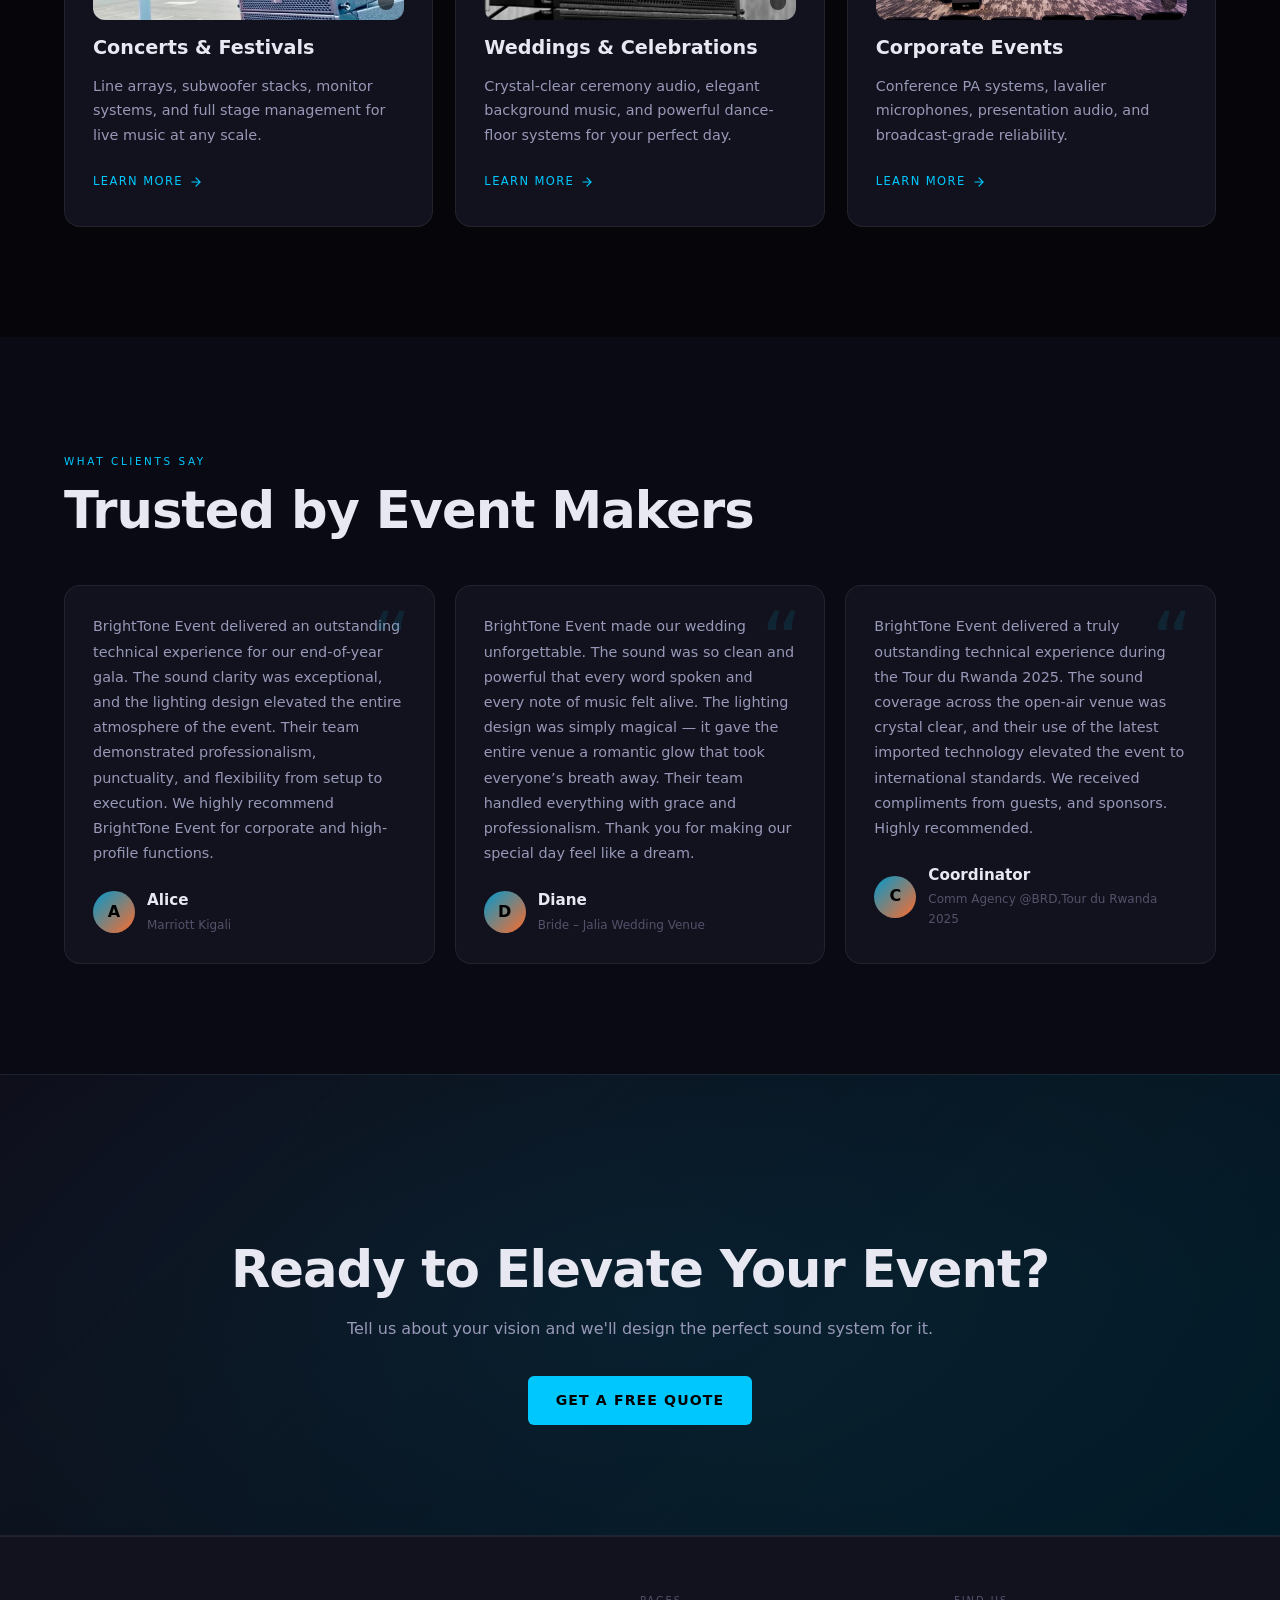
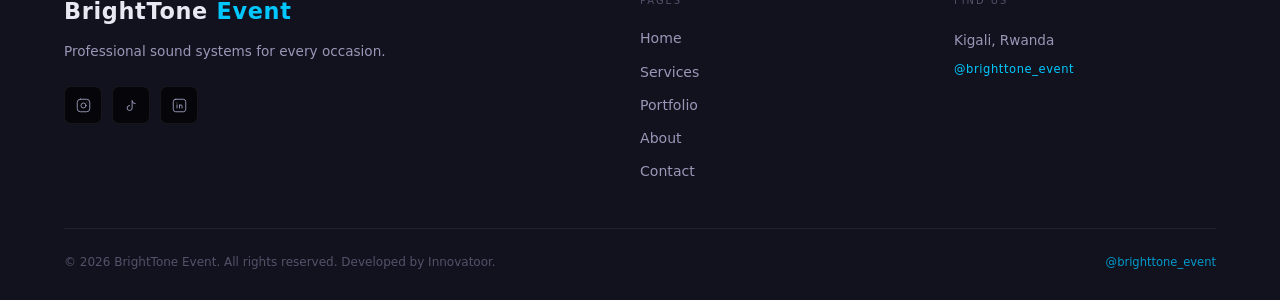
==== commit b061f432: "Update index.html" ====
--- a/index.html
+++ b/index.html
@@ -5,7 +5,7 @@
     <meta charset="UTF-8">
     <meta name="viewport" content="width=device-width,initial-scale=1">
     <meta name="description" content="BrightTone Event — Professional sound systems for concerts, weddings, and corporate events across Rwanda.">
-    <title>BrightTone Event — Sound That Moves Crowds</title>
+    <title>BrightTone Event — Sound - lighting LED screens, Stage.</title>
     <link rel="stylesheet" href="css/style.css">
 </head>
 
@@ -94,6 +94,7 @@
                     Kigali, Rwanda<br>
                     <a href="https://www.instagram.com/brighttone_event/" target="_blank" class="footer-ig"></a>
                 </div>
+
             </div>
         </div>
         <div class="footer-bottom">
@@ -105,4 +106,4 @@
     <script src="js/main.js"></script>
 </body>
 
-</html>+</html>
